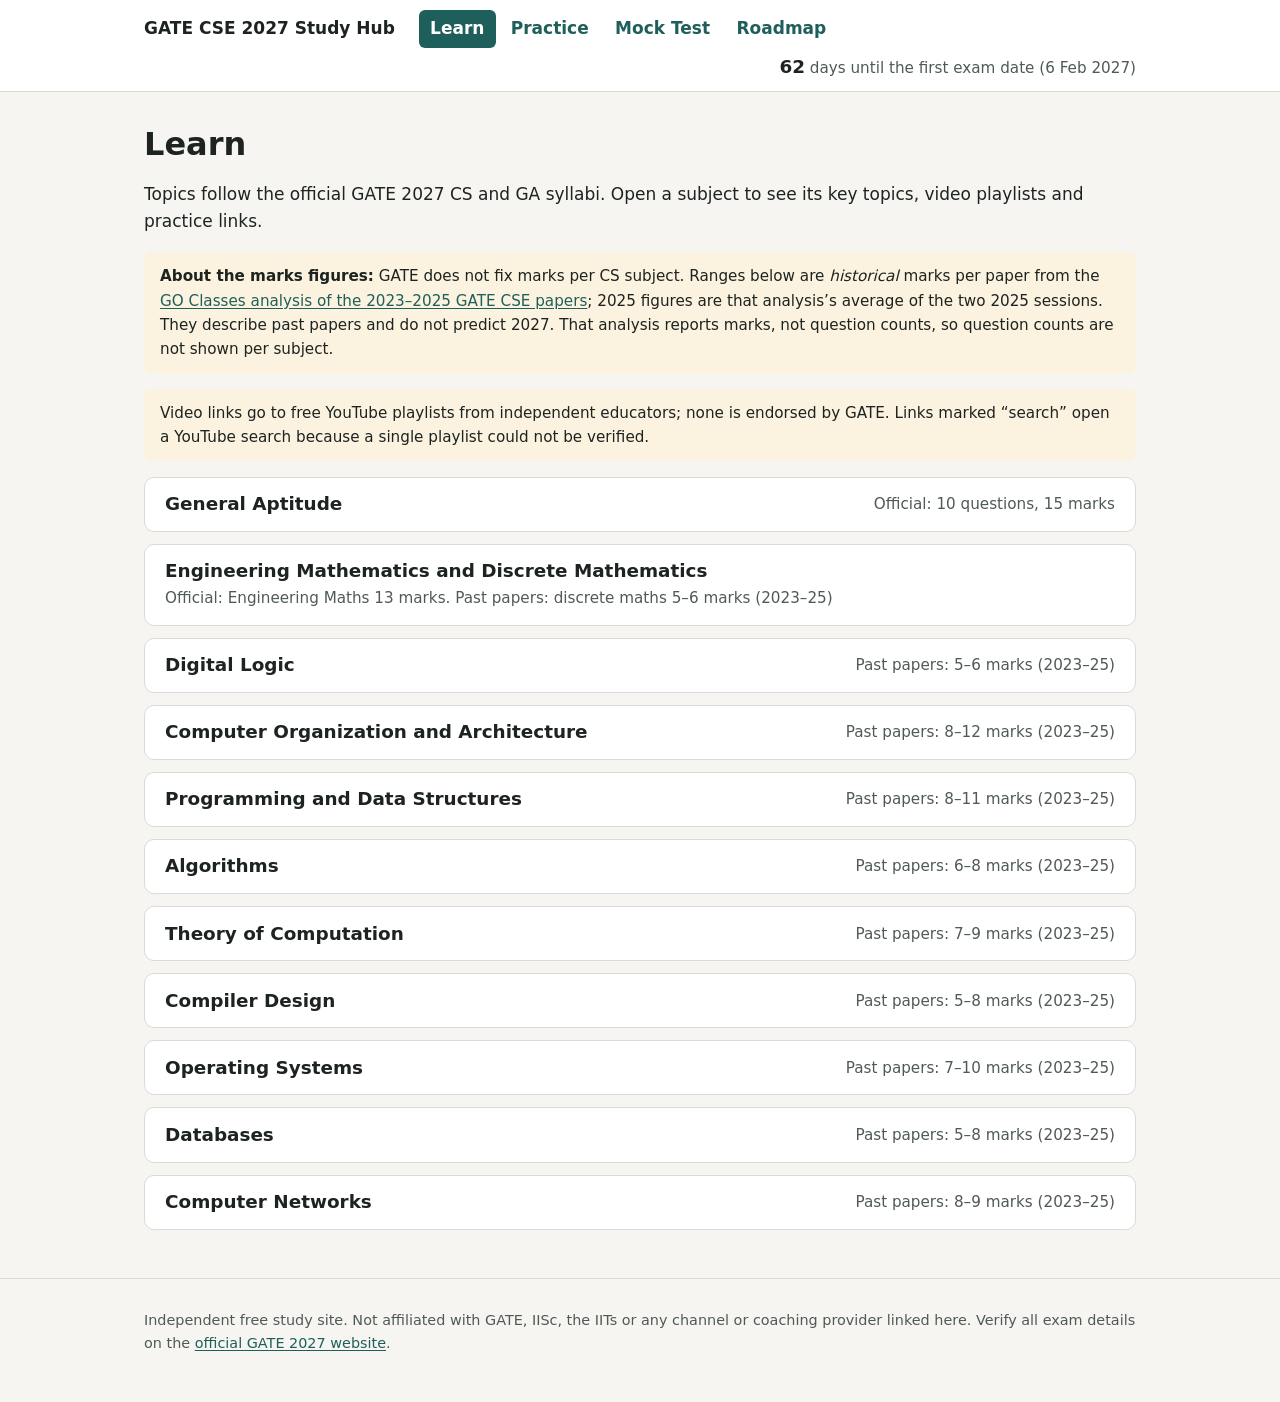
==== learn.html @ 5f640e51 "Split Learn, Practice, Mock Test and Roadmap into separate pages index.html becomes a home page with" ====
<!doctype html>
<html lang="en">
<head>
  <meta charset="utf-8">
  <meta name="viewport" content="width=device-width, initial-scale=1">
  <title>Learn – GATE CSE 2027 Subjects, Topics &amp; Video Playlists</title>
  <meta name="description" content="GATE 2027 CS syllabus by subject: key topics, recent-paper marks, and free video playlists from Gate Smashers, Neso Academy, Abdul Bari and KnowledgeGATE.">
  <meta name="theme-color" content="#1f5f5b">
  <link rel="icon" href="data:image/svg+xml,%3Csvg xmlns='http://www.w3.org/2000/svg' viewBox='0 0 32 32'%3E%3Crect width='32' height='32' rx='6' fill='%231f5f5b'/%3E%3Ctext x='16' y='22' font-size='16' text-anchor='middle' fill='white' font-family='sans-serif'%3EG%3C/text%3E%3C/svg%3E">
  <link rel="stylesheet" href="styles.css">
</head>
<body>
  <a class="skip" href="#main">Skip to content</a>

  <header class="site-header">
    <div class="wrap header-inner">
      <a class="brand" href="index.html">GATE CSE 2027 Study Hub</a>
      <nav aria-label="Main">
        <ul>
          <li><a href="learn.html" aria-current="page">Learn</a></li>
          <li><a href="practice.html">Practice</a></li>
          <li><a href="mock.html">Mock Test</a></li>
          <li><a href="roadmap.html">Roadmap</a></li>
        </ul>
      </nav>
      <p class="countdown" id="countdown" aria-live="polite">Calculating days until the first exam date…</p>
    </div>
  </header>

  <main id="main" class="wrap section">
    <h1>Learn</h1>
    <p>Topics follow the official GATE 2027 CS and GA syllabi. Open a subject to see its key topics, video playlists and practice links.</p>
    <p class="note"><strong>About the marks figures:</strong> GATE does not fix marks per CS subject. Ranges below are <em>historical</em> marks per paper from the <a href="https://www.goclasses.in/blog/a-strategic-analysis-of-subject-wise-weightage-trends-in-gate-cse-2023-2025">GO Classes analysis of the 2023–2025 GATE CSE papers</a>; 2025 figures are that analysis’s average of the two 2025 sessions. They describe past papers and do not predict 2027. That analysis reports marks, not question counts, so question counts are not shown per subject.</p>
    <p class="note">Video links go to free YouTube playlists from independent educators; none is endorsed by GATE. Links marked “search” open a YouTube search because a single playlist could not be verified.</p>
    <div class="subjects" id="subjects"></div>
  </main>

  <footer class="site-footer">
    <div class="wrap">
      <p>Independent free study site. Not affiliated with GATE, IISc, the IITs or any channel or coaching provider linked here. Verify all exam details on the <a href="https://gate2027.iitm.ac.in/">official GATE 2027 website</a>.</p>
    </div>
  </footer>

  <script src="app.js"></script>
</body>
</html>
---- styles.css ----
:root {
  --bg: #f6f5f1;
  --surface: #ffffff;
  --text: #1d2321;
  --muted: #4f5a57;
  --line: #d9dcd6;
  --accent: #1f5f5b;
  --accent-ink: #ffffff;
  --accent-soft: #e3efed;
  --ok: #1d6b35;
  --bad: #a3271f;
  --warn-soft: #fbf3df;
  --focus: #c25b00;
  color-scheme: light;
}
@media (prefers-color-scheme: dark) {
  :root {
    --bg: #161a19;
    --surface: #1f2523;
    --text: #e8ebe9;
    --muted: #aab4b0;
    --line: #36403d;
    --accent: #7cc4bc;
    --accent-ink: #0f1514;
    --accent-soft: #233532;
    --ok: #79d08f;
    --bad: #ff9a8f;
    --warn-soft: #302a1a;
    --focus: #ffb35c;
    color-scheme: dark;
  }
}

* { box-sizing: border-box; }
html { scroll-behavior: smooth; scroll-padding-top: 6rem; }
@media (prefers-reduced-motion: reduce) { html { scroll-behavior: auto; } }
body {
  margin: 0;
  background: var(--bg);
  color: var(--text);
  font: 1.0625rem/1.6 system-ui, -apple-system, "Segoe UI", Roboto, sans-serif;
}
a { color: var(--accent); text-underline-offset: 2px; }
:focus-visible { outline: 3px solid var(--focus); outline-offset: 2px; border-radius: 3px; }
.section:focus { outline: none; }
h1, h2, h3 { line-height: 1.25; }
h2 { font-size: 1.6rem; margin-top: 0; }
h3 { font-size: 1.15rem; }

.wrap { max-width: 64rem; margin: 0 auto; padding: 0 1rem; }
.skip { position: absolute; left: -999px; top: 0; background: var(--surface); padding: .5rem 1rem; z-index: 10; }
.skip:focus { left: 1rem; top: 1rem; }

.site-header {
  position: sticky; top: 0; z-index: 5;
  background: var(--surface); border-bottom: 1px solid var(--line);
}
.header-inner { display: flex; flex-wrap: wrap; align-items: center; gap: .25rem 1.5rem; padding-top: .6rem; padding-bottom: .6rem; }
.brand { font-weight: 700; color: var(--text); text-decoration: none; }
nav ul { display: flex; flex-wrap: wrap; gap: .25rem; list-style: none; margin: 0; padding: 0; }
nav a { display: block; padding: .35rem .7rem; border-radius: 6px; text-decoration: none; font-weight: 600; }
nav a:hover { background: var(--accent-soft); }
nav a[aria-current="page"] { background: var(--accent); color: var(--accent-ink); }
.countdown { margin: 0 0 0 auto; font-size: .95rem; color: var(--muted); }
.countdown strong { color: var(--text); font-size: 1.15rem; }
@media (max-width: 40rem) {
  .countdown { margin-left: 0; width: 100%; }
  .site-header { position: static; }
  html { scroll-padding-top: 1rem; }
}

.intro { padding-top: 2rem; }
.intro h1 { font-size: clamp(1.6rem, 4vw, 2.2rem); margin: 0 0 .5rem; }
.facts { display: grid; grid-template-columns: repeat(auto-fit, minmax(13rem, 1fr)); gap: .75rem; margin: 1.25rem 0; }
.facts div { background: var(--surface); border: 1px solid var(--line); border-radius: 8px; padding: .75rem 1rem; }
.facts dt { font-size: .85rem; color: var(--muted); }
.facts dd { margin: 0; font-weight: 600; }
.note { background: var(--warn-soft); border-radius: 8px; padding: .75rem 1rem; font-size: .95rem; }

.section { padding: 2rem 1rem 1rem; }
.section h1 { font-size: clamp(1.6rem, 4vw, 2rem); margin: 0 0 .75rem; }

.hub { list-style: none; padding: 0; display: grid; grid-template-columns: repeat(auto-fit, minmax(14rem, 1fr)); gap: .75rem; }
.hub-card {
  display: block; height: 100%; padding: 1rem 1.25rem; text-decoration: none; color: var(--text);
  background: var(--surface); border: 1px solid var(--line); border-radius: 10px;
}
.hub-card:hover { border-color: var(--accent); }
.hub-card strong { display: block; color: var(--accent); font-size: 1.15rem; margin-bottom: .25rem; }
.hub-card span { color: var(--muted); font-size: .95rem; }
.card { background: var(--surface); border: 1px solid var(--line); border-radius: 10px; padding: 1rem 1.25rem; margin-bottom: 1rem; }

.subjects { display: grid; gap: .75rem; }
.subject { background: var(--surface); border: 1px solid var(--line); border-radius: 10px; }
.subject > summary { cursor: pointer; padding: .9rem 1.25rem; display: flex; flex-wrap: wrap; justify-content: space-between; gap: .25rem 1rem; }
.subject > summary h2 { display: inline; margin: 0; font-size: 1.15rem; }
.subject > summary .weight { color: var(--muted); font-size: .95rem; }
.subject[open] > summary { border-bottom: 1px solid var(--line); }
.subject-body { padding: .5rem 1.25rem 1rem; display: grid; gap: 0 2rem; grid-template-columns: repeat(auto-fit, minmax(17rem, 1fr)); }
.subject-body h3 { margin: .75rem 0 .25rem; font-size: 1rem; }
.subject-body ul { margin: 0; padding-left: 1.2rem; }
.channel, .provider, .tag { font-size: .85rem; color: var(--muted); }
.tag { border: 1px solid var(--line); border-radius: 4px; padding: 0 .3rem; margin-left: .25rem; }

label { font-weight: 600; display: block; margin-bottom: .25rem; }
select, input[type="number"], input[type="text"] {
  font: inherit; color: var(--text); background: var(--bg);
  border: 1px solid var(--muted); border-radius: 6px; padding: .45rem .6rem; max-width: 100%;
}
.links { padding-left: 1.2rem; }
.links li { margin: .3rem 0; }

.sample { background: var(--surface); border: 1px solid var(--line); border-radius: 10px; padding: 1rem 1.25rem; margin-bottom: .75rem; }
.sample p { margin: .25rem 0; }
.sample details summary { cursor: pointer; color: var(--accent); font-weight: 600; margin-top: .5rem; }

.btn {
  font: inherit; font-weight: 600; cursor: pointer;
  background: var(--accent); color: var(--accent-ink);
  border: 1px solid var(--accent); border-radius: 6px; padding: .5rem 1rem;
}
.btn.ghost { background: transparent; color: var(--accent); }
.btn:disabled { opacity: .5; cursor: not-allowed; }

/* Mock test */
.mock-bar { display: flex; flex-wrap: wrap; align-items: center; justify-content: space-between; gap: .5rem; margin-bottom: 1rem; }
.timer { font-variant-numeric: tabular-nums; font-weight: 700; font-size: 1.1rem; }
.timer.low { color: var(--bad); }
.palette { display: flex; flex-wrap: wrap; gap: .4rem; list-style: none; padding: 0; margin: 0 0 1rem; }
.palette button {
  font: inherit; min-width: 2.75rem; min-height: 2.75rem; border-radius: 6px; cursor: pointer;
  border: 1px solid var(--muted); background: var(--surface); color: var(--text);
}
.palette button.answered { background: var(--accent-soft); border-color: var(--accent); }
.palette button[aria-current="true"] { outline: 2px solid var(--accent); font-weight: 700; }
fieldset { border: 0; margin: 0; padding: 0; min-width: 0; }
legend { font-weight: 600; margin-bottom: .5rem; padding: 0; }
.qmeta { color: var(--muted); font-size: .9rem; margin: 0 0 .25rem; }
.option { display: flex; gap: .6rem; align-items: flex-start; padding: .5rem .6rem; border: 1px solid var(--line); border-radius: 6px; margin-bottom: .4rem; font-weight: 400; cursor: pointer; }
.option input { margin-top: .35rem; }
.qnav { display: flex; flex-wrap: wrap; gap: .5rem; margin-top: 1rem; }
.qnav .spacer { flex: 1; }
.result-q { border-top: 1px solid var(--line); padding: .75rem 0; }
.result-q h3 { font-size: 1rem; margin: 0 0 .25rem; }
.ok { color: var(--ok); font-weight: 700; }
.bad { color: var(--bad); font-weight: 700; }
.skipq { color: var(--muted); font-weight: 700; }
.score { font-size: 1.4rem; font-weight: 700; }

/* Roadmap */
.phase { font-weight: 600; background: var(--accent-soft); padding: .6rem 1rem; border-radius: 8px; }
.progress-row { display: flex; flex-wrap: wrap; align-items: center; gap: .75rem; margin: 1rem 0; }
progress { width: min(20rem, 100%); height: 1rem; accent-color: var(--accent); }
.weeks { list-style: none; padding: 0; display: grid; gap: .75rem; }
.week { background: var(--surface); border: 1px solid var(--line); border-radius: 10px; padding: .75rem 1.25rem; }
.week.current { border: 2px solid var(--accent); }
.week.past { opacity: .85; }
.week h2 { margin: 0; font-size: 1.15rem; }
.week .when { color: var(--muted); font-size: .9rem; margin: 0 0 .25rem; }
.week ul { list-style: none; padding: 0; margin: .25rem 0 0; }
.week li label { font-weight: 400; display: flex; gap: .6rem; align-items: flex-start; padding: .2rem 0; cursor: pointer; }
.week li input { margin-top: .35rem; width: 1.1rem; height: 1.1rem; flex: none; }
.week li input:checked + span { text-decoration: line-through; color: var(--muted); }
.badge { display: inline-block; font-size: .8rem; font-weight: 700; background: var(--accent); color: var(--accent-ink); border-radius: 4px; padding: 0 .4rem; margin-left: .4rem; vertical-align: middle; }

.site-footer { border-top: 1px solid var(--line); margin-top: 2rem; padding: 1rem 0 2rem; color: var(--muted); font-size: .9rem; }
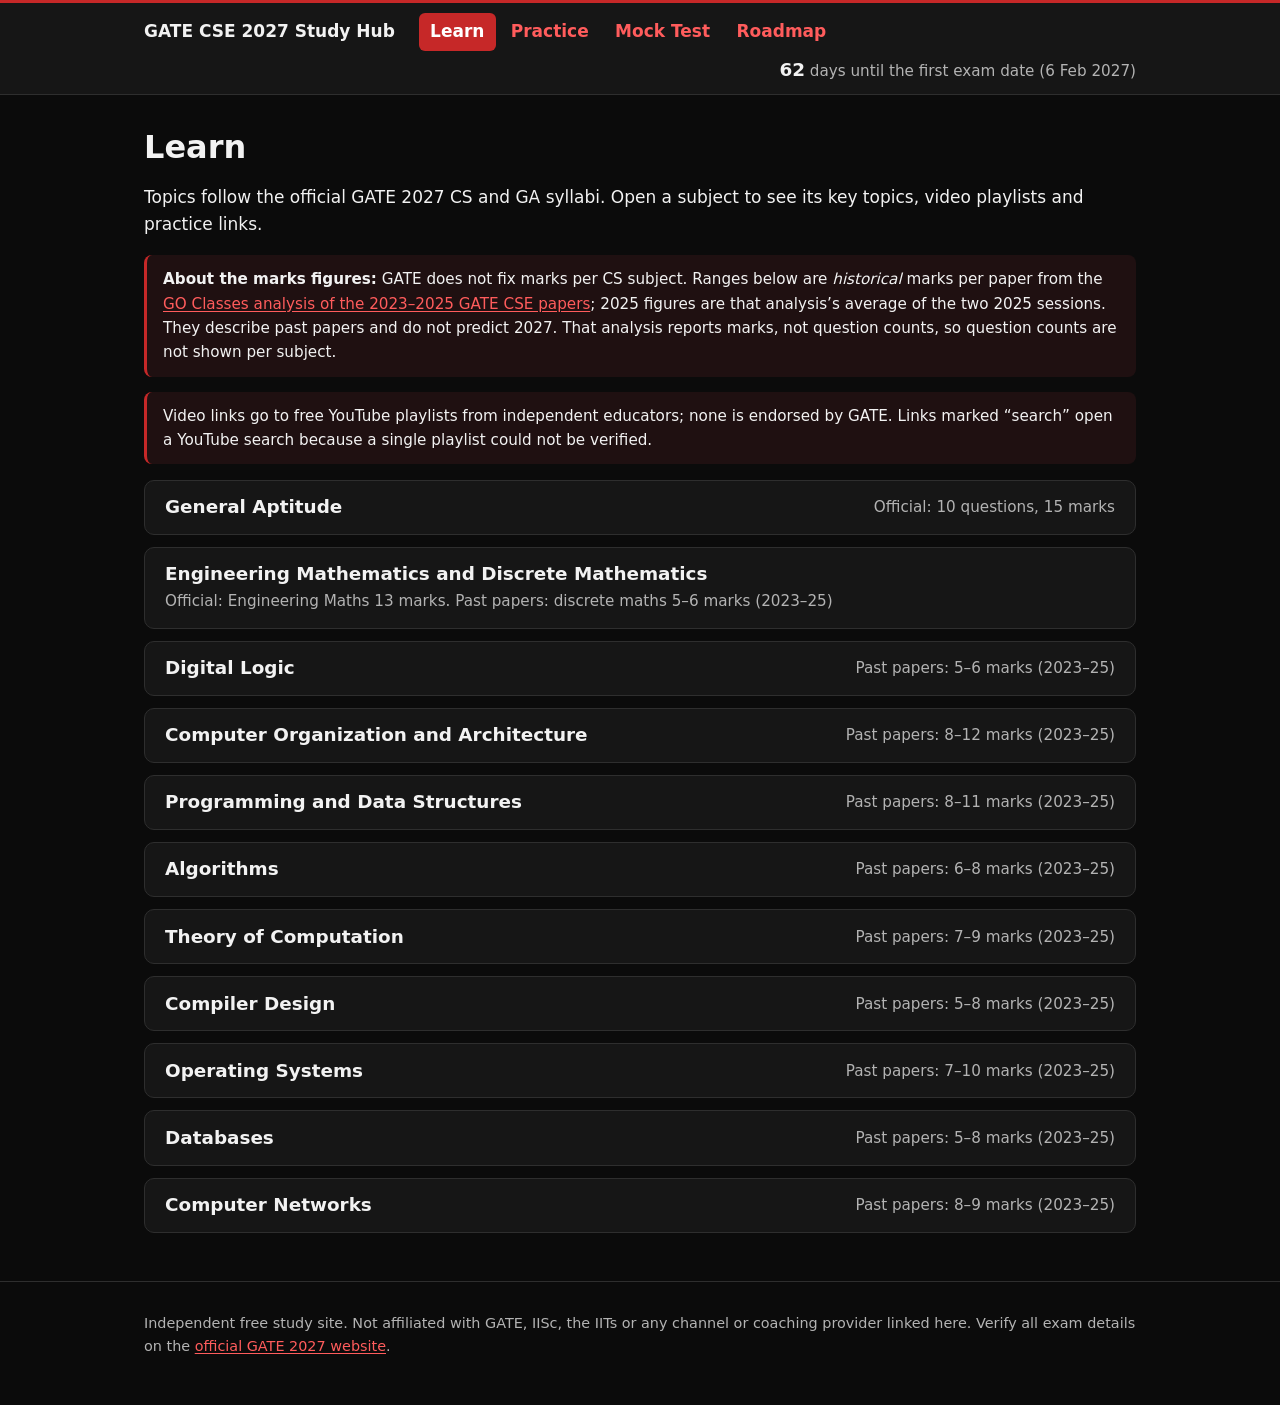
==== commit 2012b87d: "Switch to a black and red theme Single dark theme: near-black background, bright red for links and h" ====
--- a/learn.html
+++ b/learn.html
@@ -5,8 +5,8 @@
   <meta name="viewport" content="width=device-width, initial-scale=1">
   <title>Learn – GATE CSE 2027 Subjects, Topics &amp; Video Playlists</title>
   <meta name="description" content="GATE 2027 CS syllabus by subject: key topics, recent-paper marks, and free video playlists from Gate Smashers, Neso Academy, Abdul Bari and KnowledgeGATE.">
-  <meta name="theme-color" content="#1f5f5b">
-  <link rel="icon" href="data:image/svg+xml,%3Csvg xmlns='http://www.w3.org/2000/svg' viewBox='0 0 32 32'%3E%3Crect width='32' height='32' rx='6' fill='%231f5f5b'/%3E%3Ctext x='16' y='22' font-size='16' text-anchor='middle' fill='white' font-family='sans-serif'%3EG%3C/text%3E%3C/svg%3E">
+  <meta name="theme-color" content="#0b0b0b">
+  <link rel="icon" href="data:image/svg+xml,%3Csvg xmlns='http://www.w3.org/2000/svg' viewBox='0 0 32 32'%3E%3Crect width='32' height='32' rx='6' fill='%23c62828'/%3E%3Ctext x='16' y='22' font-size='16' text-anchor='middle' fill='white' font-family='sans-serif'%3EG%3C/text%3E%3C/svg%3E">
   <link rel="stylesheet" href="styles.css">
 </head>
 <body>
--- a/styles.css
+++ b/styles.css
@@ -1,34 +1,19 @@
+/* Black and red theme. --accent is for red text/links on black; --accent-strong is for red fills behind white text. */
 :root {
-  --bg: #f6f5f1;
-  --surface: #ffffff;
-  --text: #1d2321;
-  --muted: #4f5a57;
-  --line: #d9dcd6;
-  --accent: #1f5f5b;
+  --bg: #0b0b0b;
+  --surface: #161616;
+  --text: #f2f2f2;
+  --muted: #b3b3b3;
+  --line: #2e2e2e;
+  --accent: #ff5c5c;
+  --accent-strong: #c62828;
   --accent-ink: #ffffff;
-  --accent-soft: #e3efed;
-  --ok: #1d6b35;
-  --bad: #a3271f;
-  --warn-soft: #fbf3df;
-  --focus: #c25b00;
-  color-scheme: light;
-}
-@media (prefers-color-scheme: dark) {
-  :root {
-    --bg: #161a19;
-    --surface: #1f2523;
-    --text: #e8ebe9;
-    --muted: #aab4b0;
-    --line: #36403d;
-    --accent: #7cc4bc;
-    --accent-ink: #0f1514;
-    --accent-soft: #233532;
-    --ok: #79d08f;
-    --bad: #ff9a8f;
-    --warn-soft: #302a1a;
-    --focus: #ffb35c;
-    color-scheme: dark;
-  }
+  --accent-soft: #2a1214;
+  --ok: #5fd38a;
+  --bad: #ff8a80;
+  --warn-soft: #1f1011;
+  --focus: #ffffff;
+  color-scheme: dark;
 }
 
 * { box-sizing: border-box; }
@@ -53,14 +38,15 @@
 
 .site-header {
   position: sticky; top: 0; z-index: 5;
-  background: var(--surface); border-bottom: 1px solid var(--line);
+  background: var(--surface); border-top: 3px solid var(--accent-strong); border-bottom: 1px solid var(--line);
 }
+input, progress { accent-color: var(--accent-strong); }
 .header-inner { display: flex; flex-wrap: wrap; align-items: center; gap: .25rem 1.5rem; padding-top: .6rem; padding-bottom: .6rem; }
 .brand { font-weight: 700; color: var(--text); text-decoration: none; }
 nav ul { display: flex; flex-wrap: wrap; gap: .25rem; list-style: none; margin: 0; padding: 0; }
 nav a { display: block; padding: .35rem .7rem; border-radius: 6px; text-decoration: none; font-weight: 600; }
 nav a:hover { background: var(--accent-soft); }
-nav a[aria-current="page"] { background: var(--accent); color: var(--accent-ink); }
+nav a[aria-current="page"] { background: var(--accent-strong); color: var(--accent-ink); }
 .countdown { margin: 0 0 0 auto; font-size: .95rem; color: var(--muted); }
 .countdown strong { color: var(--text); font-size: 1.15rem; }
 @media (max-width: 40rem) {
@@ -75,7 +61,7 @@
 .facts div { background: var(--surface); border: 1px solid var(--line); border-radius: 8px; padding: .75rem 1rem; }
 .facts dt { font-size: .85rem; color: var(--muted); }
 .facts dd { margin: 0; font-weight: 600; }
-.note { background: var(--warn-soft); border-radius: 8px; padding: .75rem 1rem; font-size: .95rem; }
+.note { background: var(--warn-soft); border-left: 3px solid var(--accent-strong); border-radius: 8px; padding: .75rem 1rem; font-size: .95rem; }
 
 .section { padding: 2rem 1rem 1rem; }
 .section h1 { font-size: clamp(1.6rem, 4vw, 2rem); margin: 0 0 .75rem; }
@@ -116,8 +102,8 @@
 
 .btn {
   font: inherit; font-weight: 600; cursor: pointer;
-  background: var(--accent); color: var(--accent-ink);
-  border: 1px solid var(--accent); border-radius: 6px; padding: .5rem 1rem;
+  background: var(--accent-strong); color: var(--accent-ink);
+  border: 1px solid var(--accent-strong); border-radius: 6px; padding: .5rem 1rem;
 }
 .btn.ghost { background: transparent; color: var(--accent); }
 .btn:disabled { opacity: .5; cursor: not-allowed; }
@@ -150,7 +136,7 @@
 /* Roadmap */
 .phase { font-weight: 600; background: var(--accent-soft); padding: .6rem 1rem; border-radius: 8px; }
 .progress-row { display: flex; flex-wrap: wrap; align-items: center; gap: .75rem; margin: 1rem 0; }
-progress { width: min(20rem, 100%); height: 1rem; accent-color: var(--accent); }
+progress { width: min(20rem, 100%); height: 1rem; }
 .weeks { list-style: none; padding: 0; display: grid; gap: .75rem; }
 .week { background: var(--surface); border: 1px solid var(--line); border-radius: 10px; padding: .75rem 1.25rem; }
 .week.current { border: 2px solid var(--accent); }
@@ -161,6 +147,6 @@
 .week li label { font-weight: 400; display: flex; gap: .6rem; align-items: flex-start; padding: .2rem 0; cursor: pointer; }
 .week li input { margin-top: .35rem; width: 1.1rem; height: 1.1rem; flex: none; }
 .week li input:checked + span { text-decoration: line-through; color: var(--muted); }
-.badge { display: inline-block; font-size: .8rem; font-weight: 700; background: var(--accent); color: var(--accent-ink); border-radius: 4px; padding: 0 .4rem; margin-left: .4rem; vertical-align: middle; }
+.badge { display: inline-block; font-size: .8rem; font-weight: 700; background: var(--accent-strong); color: var(--accent-ink); border-radius: 4px; padding: 0 .4rem; margin-left: .4rem; vertical-align: middle; }
 
 .site-footer { border-top: 1px solid var(--line); margin-top: 2rem; padding: 1rem 0 2rem; color: var(--muted); font-size: .9rem; }
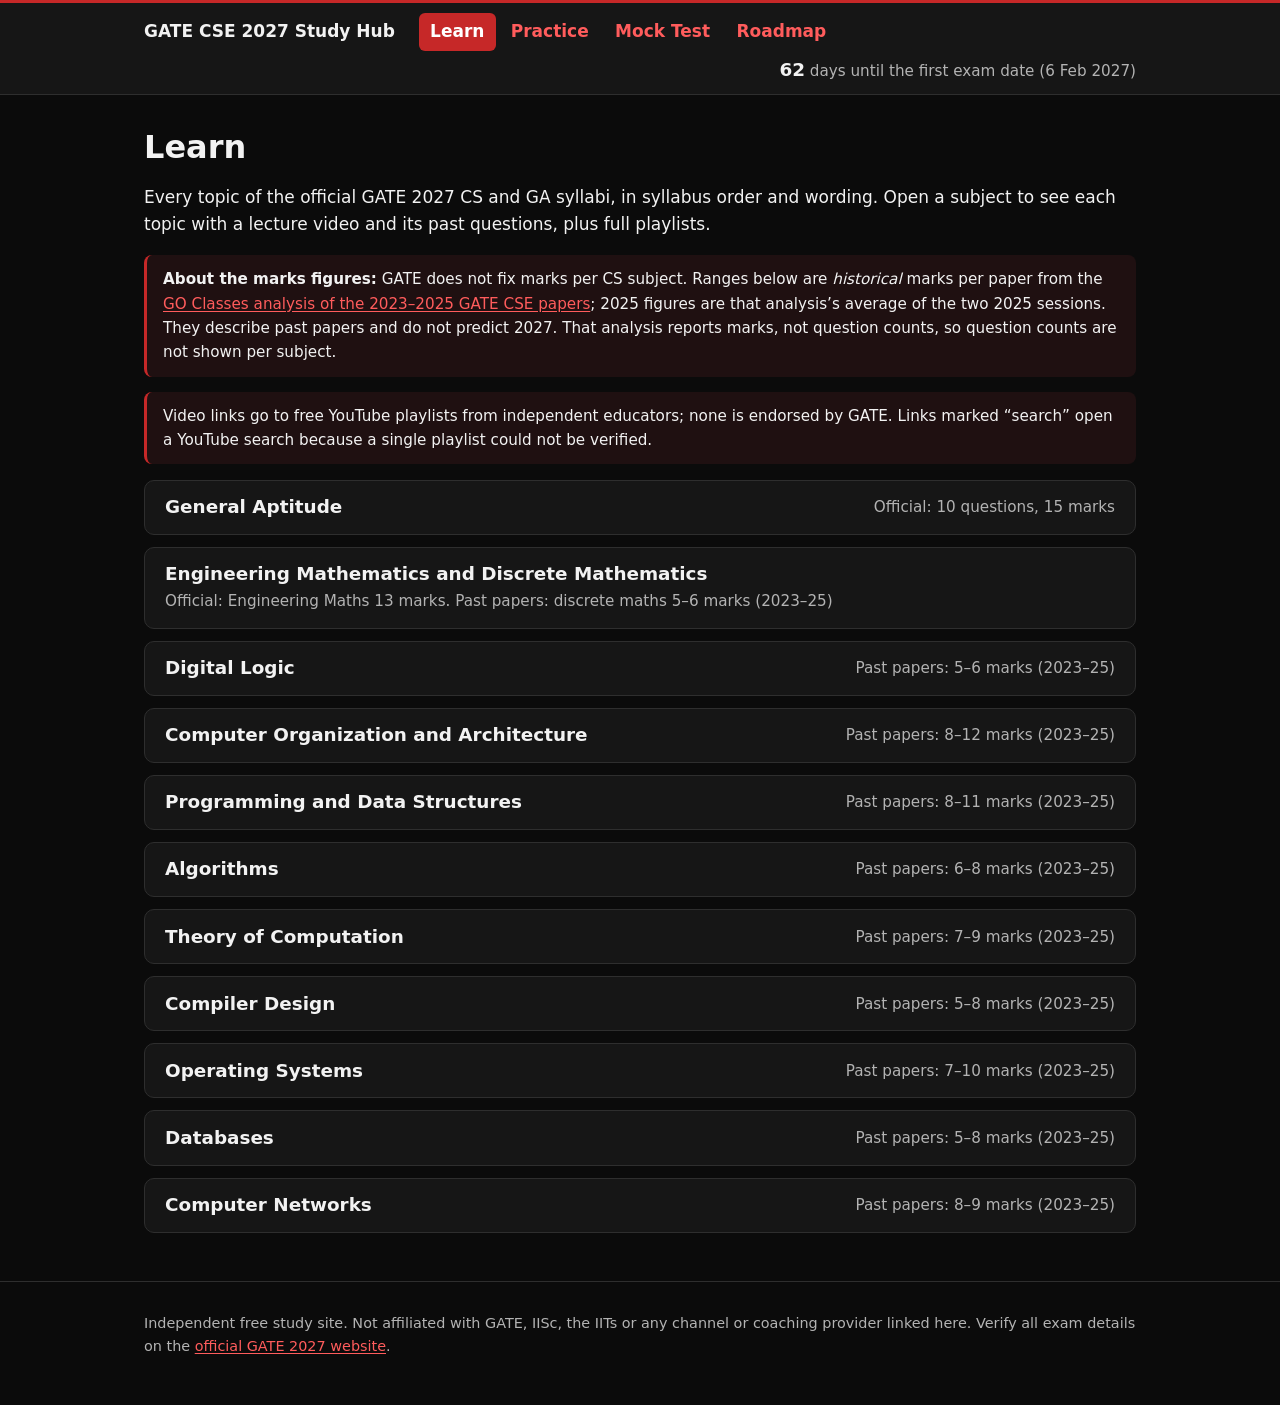
==== commit cf8191d2: "Organise Learn, Practice, Roadmap and Mock Test by the official syllabus Add syllabus.js, generated " ====
--- a/learn.html
+++ b/learn.html
@@ -29,7 +29,7 @@
 
   <main id="main" class="wrap section">
     <h1>Learn</h1>
-    <p>Topics follow the official GATE 2027 CS and GA syllabi. Open a subject to see its key topics, video playlists and practice links.</p>
+    <p>Every topic of the official GATE 2027 CS and GA syllabi, in syllabus order and wording. Open a subject to see each topic with a lecture video and its past questions, plus full playlists.</p>
     <p class="note"><strong>About the marks figures:</strong> GATE does not fix marks per CS subject. Ranges below are <em>historical</em> marks per paper from the <a href="https://www.goclasses.in/blog/a-strategic-analysis-of-subject-wise-weightage-trends-in-gate-cse-2023-2025">GO Classes analysis of the 2023–2025 GATE CSE papers</a>; 2025 figures are that analysis’s average of the two 2025 sessions. They describe past papers and do not predict 2027. That analysis reports marks, not question counts, so question counts are not shown per subject.</p>
     <p class="note">Video links go to free YouTube playlists from independent educators; none is endorsed by GATE. Links marked “search” open a YouTube search because a single playlist could not be verified.</p>
     <div class="subjects" id="subjects"></div>
@@ -41,6 +41,7 @@
     </div>
   </footer>
 
+  <script src="syllabus.js"></script>
   <script src="app.js"></script>
 </body>
 </html>
--- a/styles.css
+++ b/styles.css
@@ -82,10 +82,21 @@
 .subject > summary h2 { display: inline; margin: 0; font-size: 1.15rem; }
 .subject > summary .weight { color: var(--muted); font-size: .95rem; }
 .subject[open] > summary { border-bottom: 1px solid var(--line); }
-.subject-body { padding: .5rem 1.25rem 1rem; display: grid; gap: 0 2rem; grid-template-columns: repeat(auto-fit, minmax(17rem, 1fr)); }
+.subject-body { padding: .5rem 1.25rem 1rem; display: grid; gap: 0 2rem; grid-template-columns: minmax(0, 3fr) minmax(0, 2fr); }
+@media (max-width: 48rem) { .subject-body { grid-template-columns: 1fr; } }
 .subject-body h3 { margin: .75rem 0 .25rem; font-size: 1rem; }
 .subject-body ul { margin: 0; padding-left: 1.2rem; }
 .channel, .provider, .tag { font-size: .85rem; color: var(--muted); }
+.covers { display: block; font-size: .85rem; color: var(--text); }
+.syllabus h4 { margin: .9rem 0 .25rem; color: var(--accent); font-size: .95rem; text-transform: uppercase; letter-spacing: .04em; }
+.topic-list { padding-left: 1.4rem; margin: 0; }
+.topic-list li { margin-bottom: .6rem; }
+.topic { display: block; font-weight: 600; }
+.topic-links, .task-links { display: block; font-size: .875rem; color: var(--muted); }
+.task-links { margin: -.1rem 0 .3rem 1.7rem; }
+.topic-links .label { color: var(--muted); }
+.week-group { font-size: 1rem; margin: .75rem 0 .1rem; color: var(--accent); }
+.subject-body li { margin-bottom: .35rem; }
 .tag { border: 1px solid var(--line); border-radius: 4px; padding: 0 .3rem; margin-left: .25rem; }
 
 label { font-weight: 600; display: block; margin-bottom: .25rem; }
